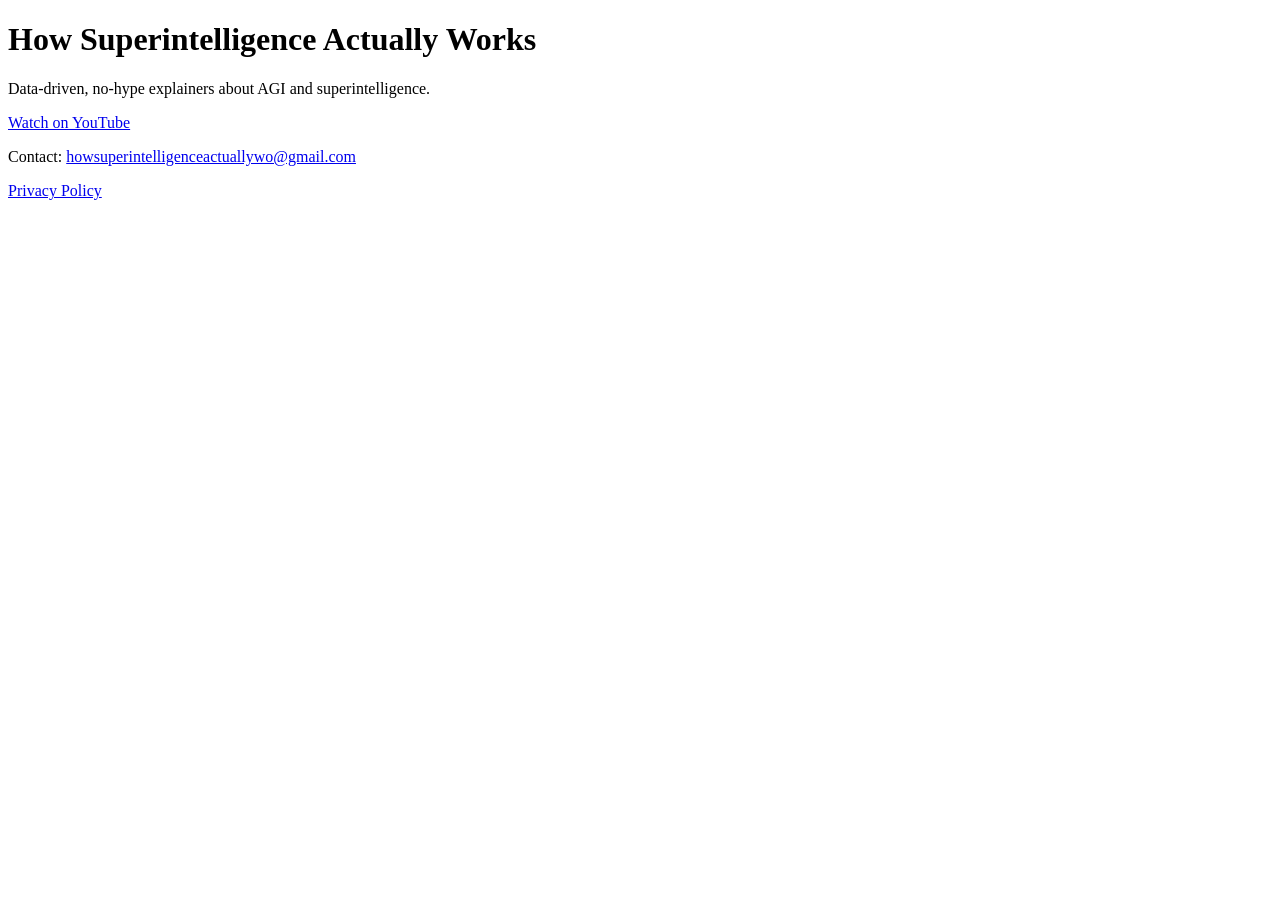
==== index.html @ 2178ce0b "Add index.html and privacy.html" ====
<!DOCTYPE html>
<html lang="en">
<head>
<meta charset="utf-8">
<meta name="viewport" content="width=device-width, initial-scale=1">
<title>How Superintelligence Actually Works</title>
</head>
<body>
<h1>How Superintelligence Actually Works</h1>
<p>Data-driven, no-hype explainers about AGI and superintelligence.</p>
<p><a href="https://www.youtube.com/channel/UC8oXiZdc-XP36j5Zk8F6eLg">Watch on YouTube</a></p>
<p>Contact: <a href="mailto:howsuperintelligenceactuallywo@gmail.com">howsuperintelligenceactuallywo@gmail.com</a></p>
<p><a href="privacy.html">Privacy Policy</a></p>
</body>
</html>
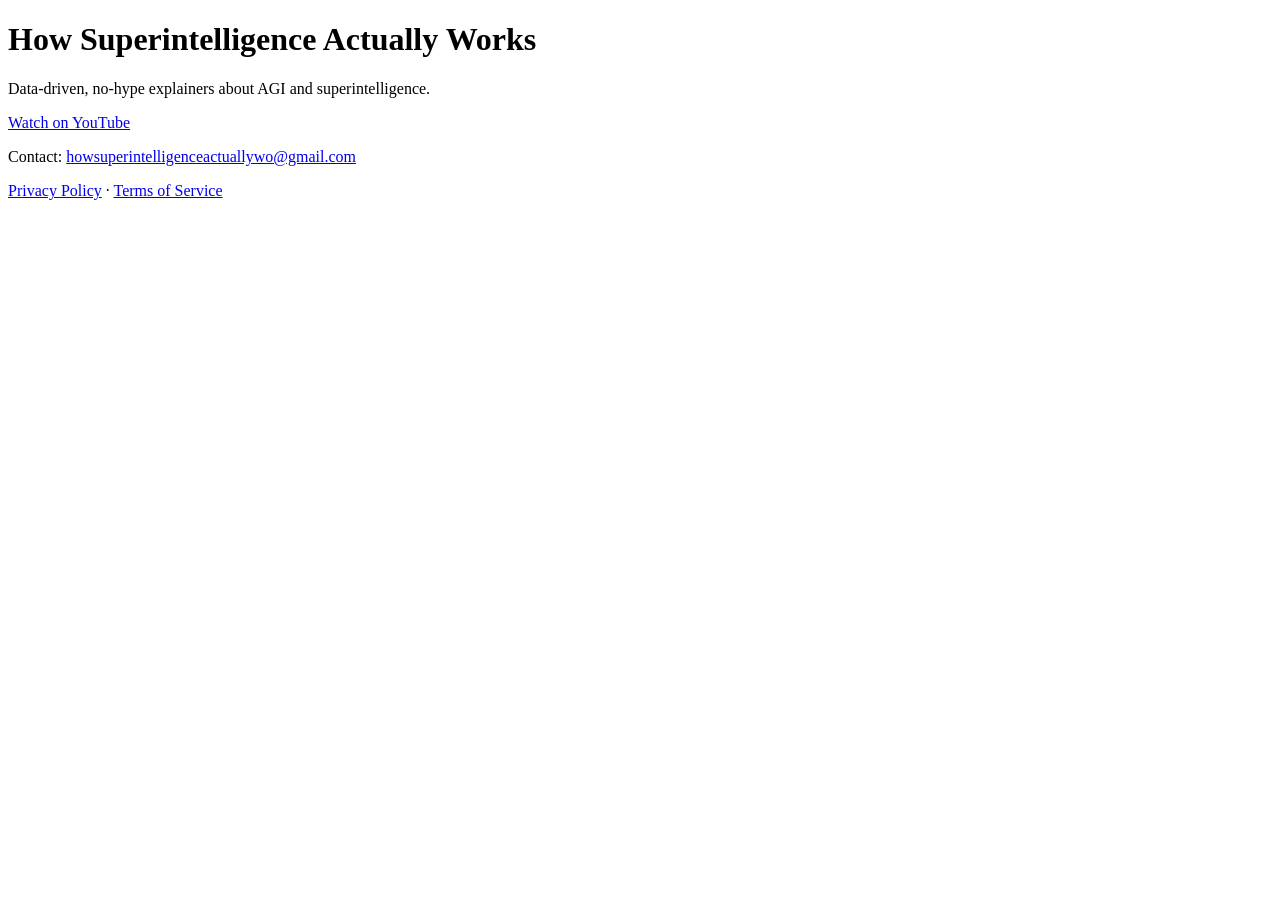
==== commit 4aba6e46: "Add terms, TikTok privacy section" ====
--- a/index.html
+++ b/index.html
@@ -10,6 +10,6 @@
 <p>Data-driven, no-hype explainers about AGI and superintelligence.</p>
 <p><a href="https://www.youtube.com/channel/UC8oXiZdc-XP36j5Zk8F6eLg">Watch on YouTube</a></p>
 <p>Contact: <a href="mailto:howsuperintelligenceactuallywo@gmail.com">howsuperintelligenceactuallywo@gmail.com</a></p>
-<p><a href="privacy.html">Privacy Policy</a></p>
+<p><a href="privacy.html">Privacy Policy</a> · <a href="terms.html">Terms of Service</a></p>
 </body>
 </html>
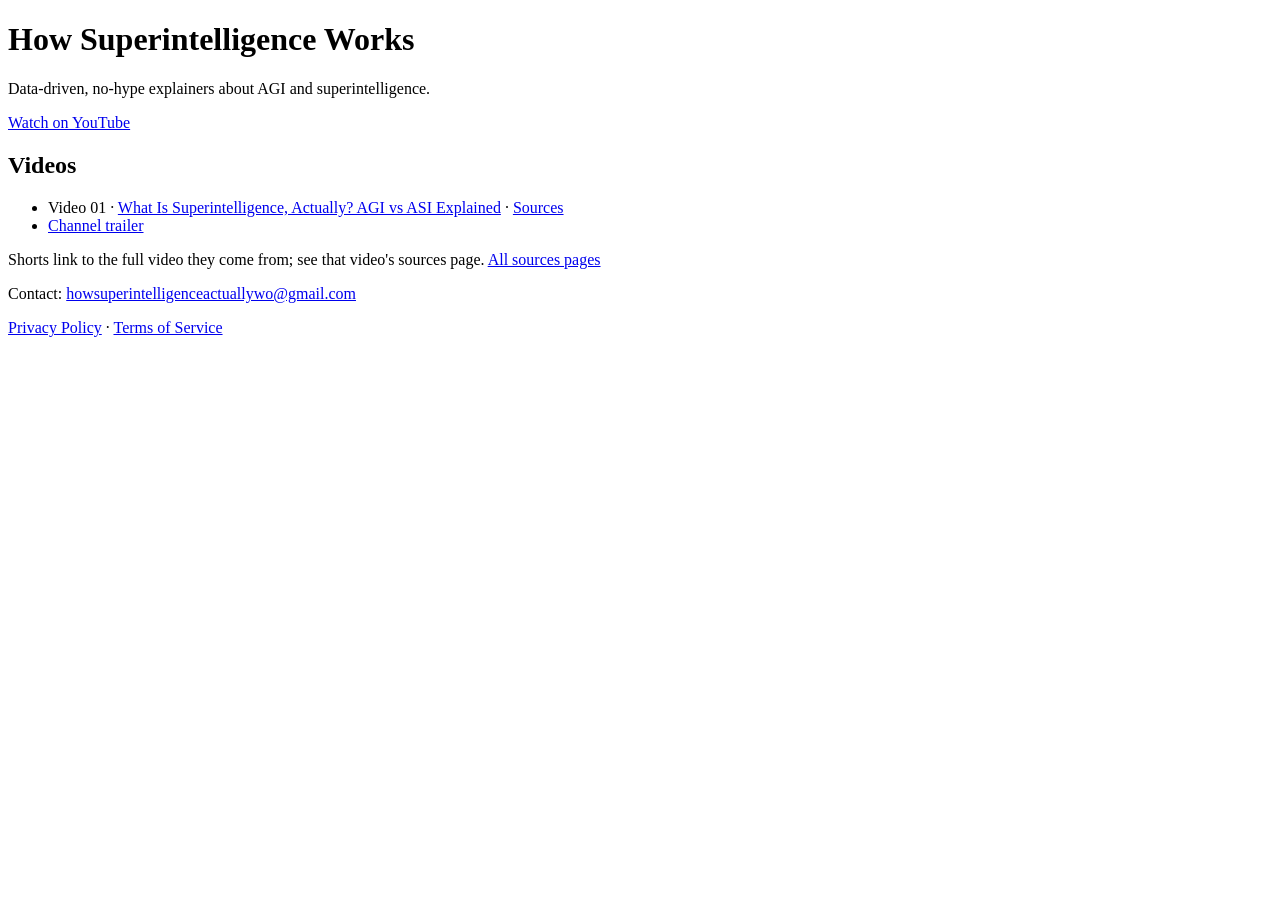
==== commit 28348b18: "Site corrections 18 Oct: complete Video 01 sources, list videos on home, add README, rename to How S" ====
--- a/index.html
+++ b/index.html
@@ -3,12 +3,18 @@
 <head>
 <meta charset="utf-8">
 <meta name="viewport" content="width=device-width, initial-scale=1">
-<title>How Superintelligence Actually Works</title>
+<title>How Superintelligence Works</title>
 </head>
 <body>
-<h1>How Superintelligence Actually Works</h1>
+<h1>How Superintelligence Works</h1>
 <p>Data-driven, no-hype explainers about AGI and superintelligence.</p>
 <p><a href="https://www.youtube.com/channel/UC8oXiZdc-XP36j5Zk8F6eLg">Watch on YouTube</a></p>
+<h2>Videos</h2>
+<ul>
+<li>Video 01 · <a href="https://youtu.be/m6imT0CA9hQ">What Is Superintelligence, Actually? AGI vs ASI Explained</a> · <a href="sources/video-01.html">Sources</a></li>
+<li><a href="https://youtu.be/8Hei9rz-n_4">Channel trailer</a></li>
+</ul>
+<p>Shorts link to the full video they come from; see that video's sources page. <a href="sources/index.html">All sources pages</a></p>
 <p>Contact: <a href="mailto:howsuperintelligenceactuallywo@gmail.com">howsuperintelligenceactuallywo@gmail.com</a></p>
 <p><a href="privacy.html">Privacy Policy</a> · <a href="terms.html">Terms of Service</a></p>
 </body>
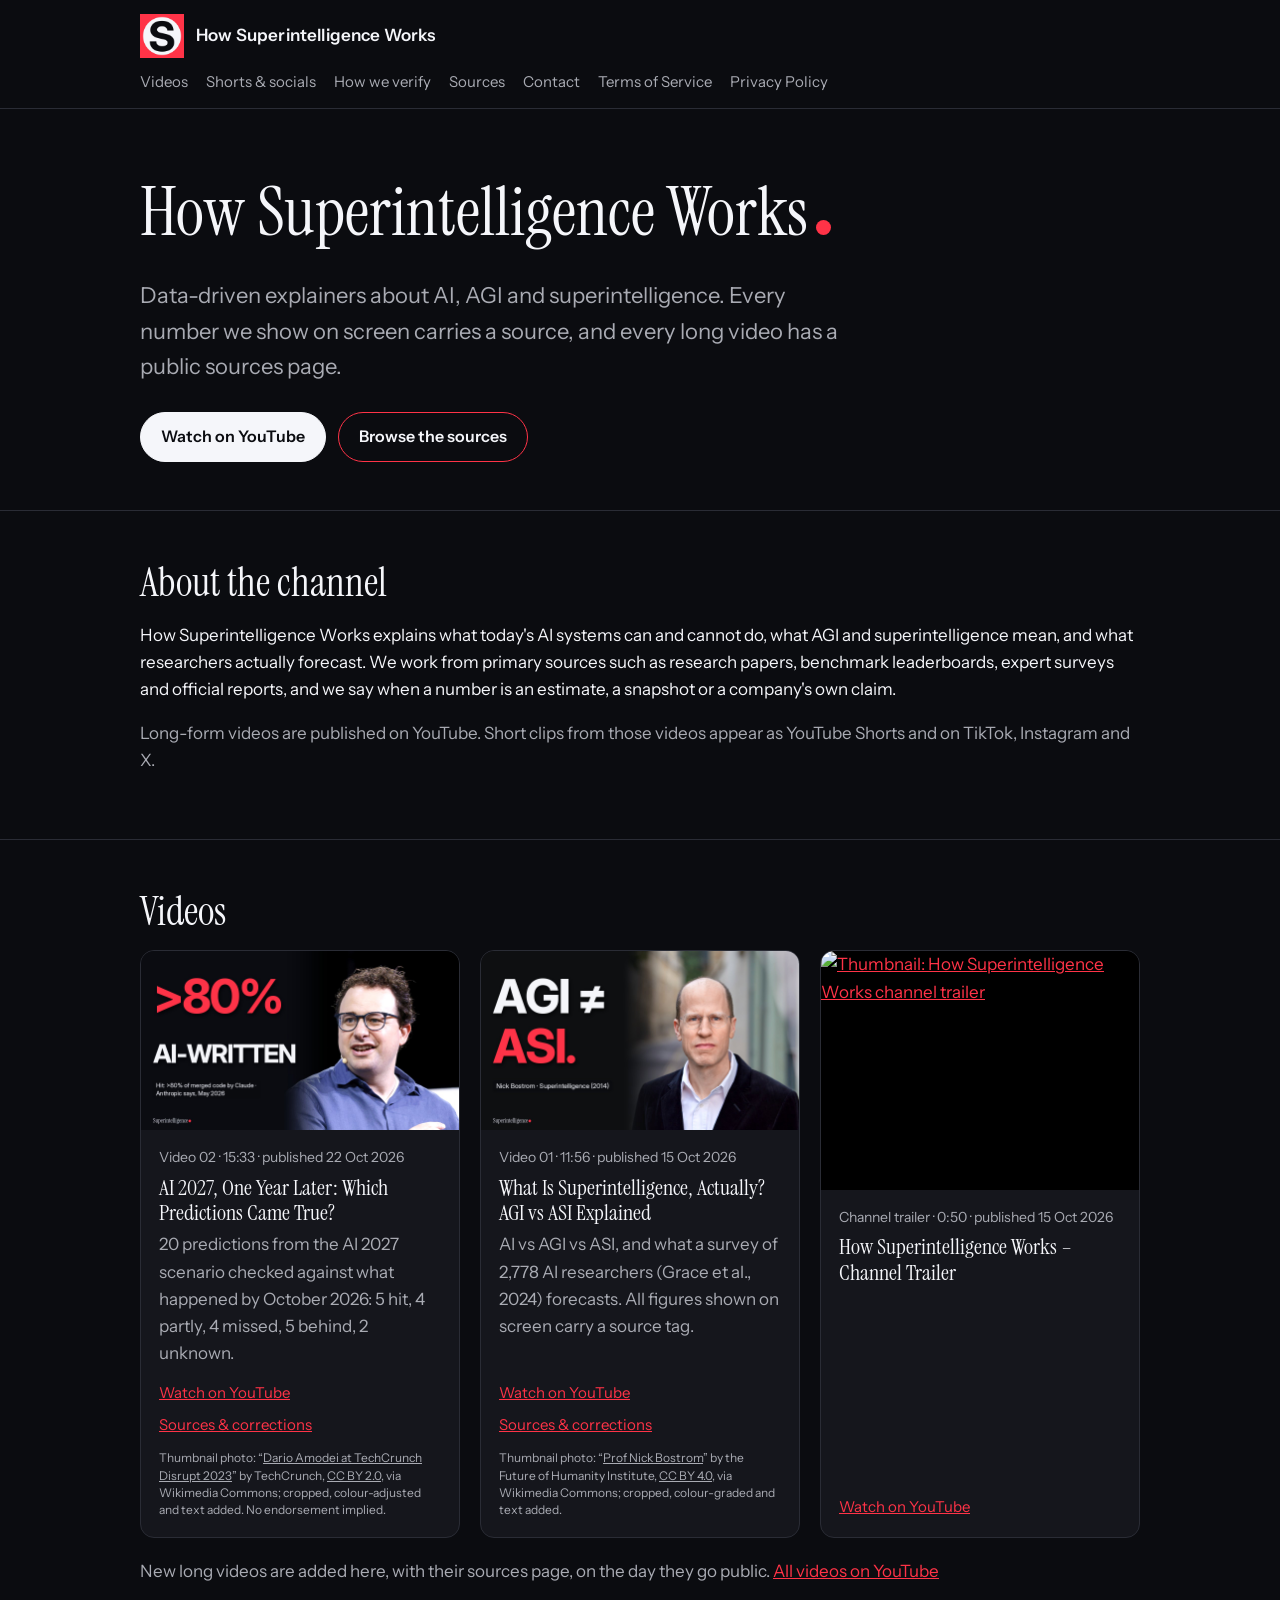
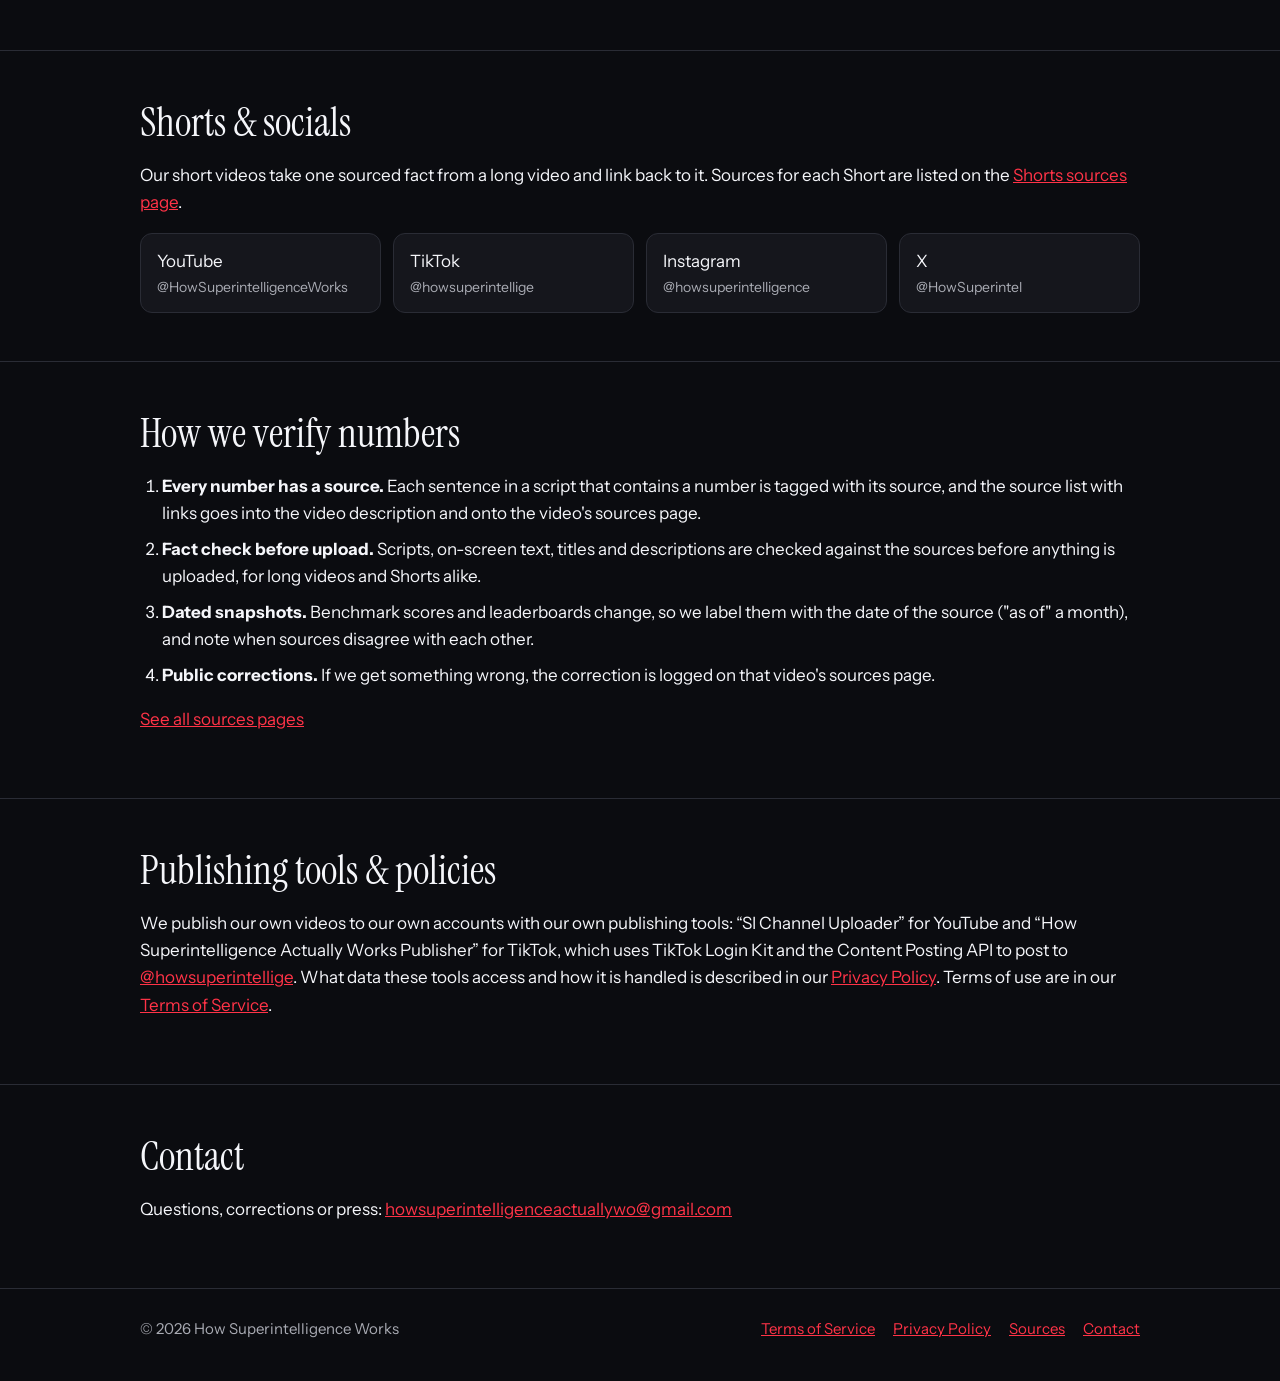
==== commit 11bba3c3: "V02 launch + homepage refresh (22 Oct 2026): Video 02 sources page and card, neutral dark palette, s" ====
--- a/index.html
+++ b/index.html
@@ -3,19 +3,117 @@
 <head>
 <meta charset="utf-8">
 <meta name="viewport" content="width=device-width, initial-scale=1">
-<title>How Superintelligence Works</title>
+<title>How Superintelligence Works – Data-driven AI explainers</title>
+<meta name="description" content="How Superintelligence Works is a YouTube, TikTok, Instagram and X channel with data-driven, sourced explainers about AI, AGI and superintelligence.">
+<link rel="canonical" href="https://superintelligenceactuallyworks.github.io/">
+<link rel="icon" href="/favicon.ico" sizes="any">
+<link rel="icon" type="image/png" sizes="32x32" href="/favicon-32.png">
+<link rel="icon" type="image/png" sizes="16x16" href="/favicon-16.png">
+<link rel="apple-touch-icon" sizes="180x180" href="/apple-touch-icon.png">
+<meta name="theme-color" content="#0b0c10">
+<meta property="og:type" content="website">
+<meta property="og:site_name" content="How Superintelligence Works">
+<meta property="og:title" content="How Superintelligence Works">
+<meta property="og:description" content="Data-driven, sourced explainers about AI, AGI and superintelligence.">
+<meta property="og:url" content="https://superintelligenceactuallyworks.github.io/">
+<meta property="og:image" content="https://superintelligenceactuallyworks.github.io/icon-512.png">
+<link rel="stylesheet" href="/assets/site.css">
 </head>
 <body>
-<h1>How Superintelligence Works</h1>
-<p>Data-driven, no-hype explainers about AGI and superintelligence.</p>
-<p><a href="https://www.youtube.com/channel/UC8oXiZdc-XP36j5Zk8F6eLg">Watch on YouTube</a></p>
-<h2>Videos</h2>
-<ul>
-<li>Video 01 · <a href="https://youtu.be/m6imT0CA9hQ">What Is Superintelligence, Actually? AGI vs ASI Explained</a> · <a href="sources/video-01.html">Sources</a></li>
-<li><a href="https://youtu.be/8Hei9rz-n_4">Channel trailer</a></li>
-</ul>
-<p>Shorts link to the full video they come from; see that video's sources page. <a href="sources/index.html">All sources pages</a></p>
-<p>Contact: <a href="mailto:howsuperintelligenceactuallywo@gmail.com">howsuperintelligenceactuallywo@gmail.com</a></p>
-<p><a href="privacy.html">Privacy Policy</a> · <a href="terms.html">Terms of Service</a></p>
+<header class="site-header"><div class="wrap">
+  <a class="brand" href="/"><img src="/assets/logo.png" width="44" height="44" alt="How Superintelligence Works logo"><span>How Superintelligence Works</span></a>
+  <nav class="nav" aria-label="Main">
+    <a href="#videos">Videos</a><a href="#shorts">Shorts &amp; socials</a><a href="#verify">How we verify</a><a href="/sources/index.html">Sources</a><a href="#contact">Contact</a><a href="/terms.html">Terms of Service</a><a href="/privacy.html">Privacy Policy</a>
+  </nav>
+</div></header>
+
+<main>
+<div class="hero"><div class="wrap">
+  <h1 class="dot">How Superintelligence Works</h1>
+  <p class="lead">Data-driven explainers about AI, AGI and superintelligence. Every number we show on screen carries a source, and every long video has a public sources page.</p>
+  <div class="btns">
+    <a class="btn primary" href="https://www.youtube.com/@HowSuperintelligenceWorks">Watch on YouTube</a>
+    <a class="btn" href="/sources/index.html">Browse the sources</a>
+  </div>
+</div></div>
+
+<section id="about"><div class="wrap">
+  <h2>About the channel</h2>
+  <p>How Superintelligence Works explains what today's AI systems can and cannot do, what AGI and superintelligence mean, and what researchers actually forecast. We work from primary sources such as research papers, benchmark leaderboards, expert surveys and official reports, and we say when a number is an estimate, a snapshot or a company's own claim.</p>
+  <p class="muted">Long-form videos are published on YouTube. Short clips from those videos appear as YouTube Shorts and on TikTok, Instagram and X.</p>
+</div></section>
+
+<section id="videos"><div class="wrap">
+  <h2>Videos</h2>
+  <div class="grid">
+    <article class="card">
+      <a class="thumb" href="https://youtu.be/LJd7lCgHbak"><img src="/assets/thumbs/v02_v6B2_1280x720.jpg" alt="Thumbnail: AI 2027 scorecard, with a photo of Dario Amodei" loading="lazy" width="1280" height="720"></a>
+      <div class="body">
+        <div class="meta">Video 02 · 15:33 · published 22 Oct 2026</div>
+        <h3>AI 2027, One Year Later: Which Predictions Came True?</h3>
+        <p class="muted" style="margin:0">20 predictions from the AI 2027 scenario checked against what happened by October 2026: 5 hit, 4 partly, 4 missed, 5 behind, 2 unknown.</p>
+        <div class="links"><a href="https://youtu.be/LJd7lCgHbak">Watch on YouTube</a><a href="/sources/video-02.html">Sources &amp; corrections</a></div>
+        <p class="credit">Thumbnail photo: “<a href="https://commons.wikimedia.org/wiki/File:Dario_Amodei_at_TechCrunch_Disrupt_2023_02_%28cropped%29.jpg">Dario Amodei at TechCrunch Disrupt 2023</a>” by TechCrunch, <a href="https://creativecommons.org/licenses/by/2.0/">CC BY 2.0</a>, via Wikimedia Commons; cropped, colour-adjusted and text added. No endorsement implied.</p>
+      </div>
+    </article>
+    <article class="card">
+      <a class="thumb" href="https://youtu.be/m6imT0CA9hQ"><img src="/assets/thumbs/si01_v6C_1280x720.jpg" alt="Thumbnail: AGI ≠ ASI, with a photo of Nick Bostrom" loading="lazy" width="1280" height="720"></a>
+      <div class="body">
+        <div class="meta">Video 01 · 11:56 · published 15 Oct 2026</div>
+        <h3>What Is Superintelligence, Actually? AGI vs ASI Explained</h3>
+        <p class="muted" style="margin:0">AI vs AGI vs ASI, and what a survey of 2,778 AI researchers (Grace et al., 2024) forecasts. All figures shown on screen carry a source tag.</p>
+        <div class="links"><a href="https://youtu.be/m6imT0CA9hQ">Watch on YouTube</a><a href="/sources/video-01.html">Sources &amp; corrections</a></div>
+        <p class="credit">Thumbnail photo: “<a href="https://commons.wikimedia.org/wiki/File:Prof_Nick_Bostrom_324-1.jpg">Prof Nick Bostrom</a>” by the Future of Humanity Institute, <a href="https://creativecommons.org/licenses/by/4.0/">CC BY 4.0</a>, via Wikimedia Commons; cropped, colour-graded and text added.</p>
+      </div>
+    </article>
+    <article class="card">
+      <a class="thumb" href="https://youtu.be/8Hei9rz-n_4"><img src="https://i.ytimg.com/vi/8Hei9rz-n_4/hqdefault.jpg" alt="Thumbnail: How Superintelligence Works channel trailer" loading="lazy" width="480" height="360"></a>
+      <div class="body">
+        <div class="meta">Channel trailer · 0:50 · published 15 Oct 2026</div>
+        <h3>How Superintelligence Works – Channel Trailer</h3>
+        <div class="links"><a href="https://youtu.be/8Hei9rz-n_4">Watch on YouTube</a></div>
+      </div>
+    </article>
+  </div>
+  <p class="muted" style="margin-top:20px">New long videos are added here, with their sources page, on the day they go public. <a href="https://www.youtube.com/@HowSuperintelligenceWorks/videos">All videos on YouTube</a></p>
+</div></section>
+
+<section id="shorts"><div class="wrap">
+  <h2>Shorts &amp; socials</h2>
+  <p>Our short videos take one sourced fact from a long video and link back to it. Sources for each Short are listed on the <a href="/sources/shorts-2026-10.html">Shorts sources page</a>.</p>
+  <ul class="socials">
+    <li><a href="https://www.youtube.com/@HowSuperintelligenceWorks">YouTube<span>@HowSuperintelligenceWorks</span></a></li>
+    <li><a href="https://www.tiktok.com/@howsuperintellige">TikTok<span>@howsuperintellige</span></a></li>
+    <li><a href="https://www.instagram.com/howsuperintelligence/">Instagram<span>@howsuperintelligence</span></a></li>
+    <li><a href="https://x.com/HowSuperintel">X<span>@HowSuperintel</span></a></li>
+  </ul>
+</div></section>
+
+<section id="verify"><div class="wrap">
+  <h2>How we verify numbers</h2>
+  <ol class="steps">
+    <li><strong>Every number has a source.</strong> Each sentence in a script that contains a number is tagged with its source, and the source list with links goes into the video description and onto the video's sources page.</li>
+    <li><strong>Fact check before upload.</strong> Scripts, on-screen text, titles and descriptions are checked against the sources before anything is uploaded, for long videos and Shorts alike.</li>
+    <li><strong>Dated snapshots.</strong> Benchmark scores and leaderboards change, so we label them with the date of the source ("as of" a month), and note when sources disagree with each other.</li>
+    <li><strong>Public corrections.</strong> If we get something wrong, the correction is logged on that video's sources page.</li>
+  </ol>
+  <p><a href="/sources/index.html">See all sources pages</a></p>
+</div></section>
+
+<section id="tools"><div class="wrap">
+  <h2>Publishing tools &amp; policies</h2>
+  <p>We publish our own videos to our own accounts with our own publishing tools: “SI Channel Uploader” for YouTube and “How Superintelligence Actually Works Publisher” for TikTok, which uses TikTok Login Kit and the Content Posting API to post to <a href="https://www.tiktok.com/@howsuperintellige">@howsuperintellige</a>. What data these tools access and how it is handled is described in our <a href="/privacy.html">Privacy Policy</a>. Terms of use are in our <a href="/terms.html">Terms of Service</a>.</p>
+</div></section>
+
+<section id="contact" style="border-bottom:0"><div class="wrap">
+  <h2>Contact</h2>
+  <p>Questions, corrections or press: <a href="mailto:howsuperintelligenceactuallywo@gmail.com">howsuperintelligenceactuallywo@gmail.com</a></p>
+</div></section>
+</main>
+
+<footer class="site-footer" style="border-top:1px solid var(--line)"><div class="wrap">
+  <span>© 2026 How Superintelligence Works</span>
+  <nav aria-label="Footer"><a href="/terms.html">Terms of Service</a><a href="/privacy.html">Privacy Policy</a><a href="/sources/index.html">Sources</a><a href="mailto:howsuperintelligenceactuallywo@gmail.com">Contact</a></nav>
+</div></footer>
 </body>
 </html>
--- a/assets/site.css
+++ b/assets/site.css
@@ -0,0 +1,44 @@
+@font-face{font-family:'Instrument Serif';src:url(InstrumentSerif-Regular.ttf);font-display:swap}
+@font-face{font-family:'Instrument Sans';src:url(InstrumentSans.ttf);font-display:swap}
+:root{--bg:#0b0c10;--bg2:#15161c;--line:#2a2c35;--white:#f5f6fa;--dim:#a9abb3;--red:#ff3347;--blue:#ff3347}
+*{box-sizing:border-box}
+html{scroll-behavior:smooth}
+body{margin:0;background:var(--bg);color:var(--white);font-family:'Instrument Sans',system-ui,-apple-system,Segoe UI,sans-serif;line-height:1.6;font-size:17px}
+a{color:var(--blue)}a:hover{color:#fff}
+.wrap{max-width:1040px;margin:0 auto;padding:0 20px}
+.site-header{border-bottom:1px solid var(--line);background:var(--bg)}
+.site-header .wrap{display:flex;flex-wrap:wrap;align-items:center;justify-content:space-between;gap:12px 24px;padding-top:14px;padding-bottom:14px}
+.brand{display:flex;align-items:center;gap:12px;color:var(--white);text-decoration:none;font-weight:600;letter-spacing:.01em}
+.brand img{width:44px;height:44px;display:block}
+.nav{display:flex;flex-wrap:wrap;gap:6px 18px;font-size:15px}
+.nav a{color:var(--dim);text-decoration:none}.nav a:hover{color:#fff;text-decoration:underline}
+h1,h2,h3{font-family:'Instrument Serif',Georgia,serif;font-weight:400;line-height:1.15;margin:0 0 .4em}
+h1{font-size:clamp(40px,7vw,68px)}h2{font-size:clamp(30px,4.5vw,40px);margin-top:0}h3{font-size:24px}
+.dot:after{content:'';display:inline-block;width:.22em;height:.22em;border-radius:50%;background:var(--red);margin-left:.12em}
+.hero{padding:64px 0 48px;border-bottom:1px solid var(--line)}
+.hero p.lead{font-size:clamp(18px,2.4vw,22px);color:var(--dim);max-width:720px;margin:0 0 28px}
+.btns{display:flex;flex-wrap:wrap;gap:12px}
+.btn{display:inline-block;padding:11px 20px;border-radius:999px;border:1px solid var(--blue);color:var(--white);text-decoration:none;font-weight:600;font-size:16px}
+.btn.primary{background:var(--white);color:var(--bg);border-color:var(--white)}
+.btn:hover{background:var(--blue);color:var(--bg);border-color:var(--blue)}
+section{padding:48px 0;border-bottom:1px solid var(--line)}
+.muted{color:var(--dim)}
+.grid{display:grid;gap:20px;grid-template-columns:repeat(auto-fit,minmax(280px,1fr))}
+.card{background:var(--bg2);border:1px solid var(--line);border-radius:14px;overflow:hidden;display:flex;flex-direction:column}
+.card .thumb{display:block;aspect-ratio:16/9;background:#000000}
+.card .thumb img{width:100%;height:100%;object-fit:cover;display:block}
+.card .body{padding:16px 18px 18px;display:flex;flex-direction:column;gap:6px;flex:1}
+.card h3{font-size:22px;margin:0}
+.card .meta{font-size:14px;color:var(--dim)}
+.card .links{margin-top:auto;display:flex;flex-wrap:wrap;gap:8px 18px;font-size:15px;padding-top:8px}
+.socials{list-style:none;padding:0;margin:0;display:grid;gap:12px;grid-template-columns:repeat(auto-fit,minmax(220px,1fr))}
+.socials li a{display:block;padding:14px 16px;border:1px solid var(--line);border-radius:12px;background:var(--bg2);text-decoration:none;color:var(--white)}
+.socials li a span{display:block;color:var(--dim);font-size:14px}
+.socials li a:hover{border-color:var(--blue)}
+ol.steps{padding-left:1.3em}ol.steps li{margin:.5em 0}
+.site-footer{padding:28px 0 40px;color:var(--dim);font-size:15px}
+.site-footer .wrap{display:flex;flex-wrap:wrap;justify-content:space-between;gap:10px 24px}
+.site-footer nav{display:flex;flex-wrap:wrap;gap:6px 18px}
+.doc{max-width:780px;padding-top:36px;padding-bottom:48px}
+.doc h1{font-size:clamp(36px,6vw,52px)}.doc h2{font-size:28px;margin-top:1.4em}
+.card .credit{font-size:12px;line-height:1.45;color:var(--dim);margin:6px 0 0}.card .credit a{color:var(--dim)}
